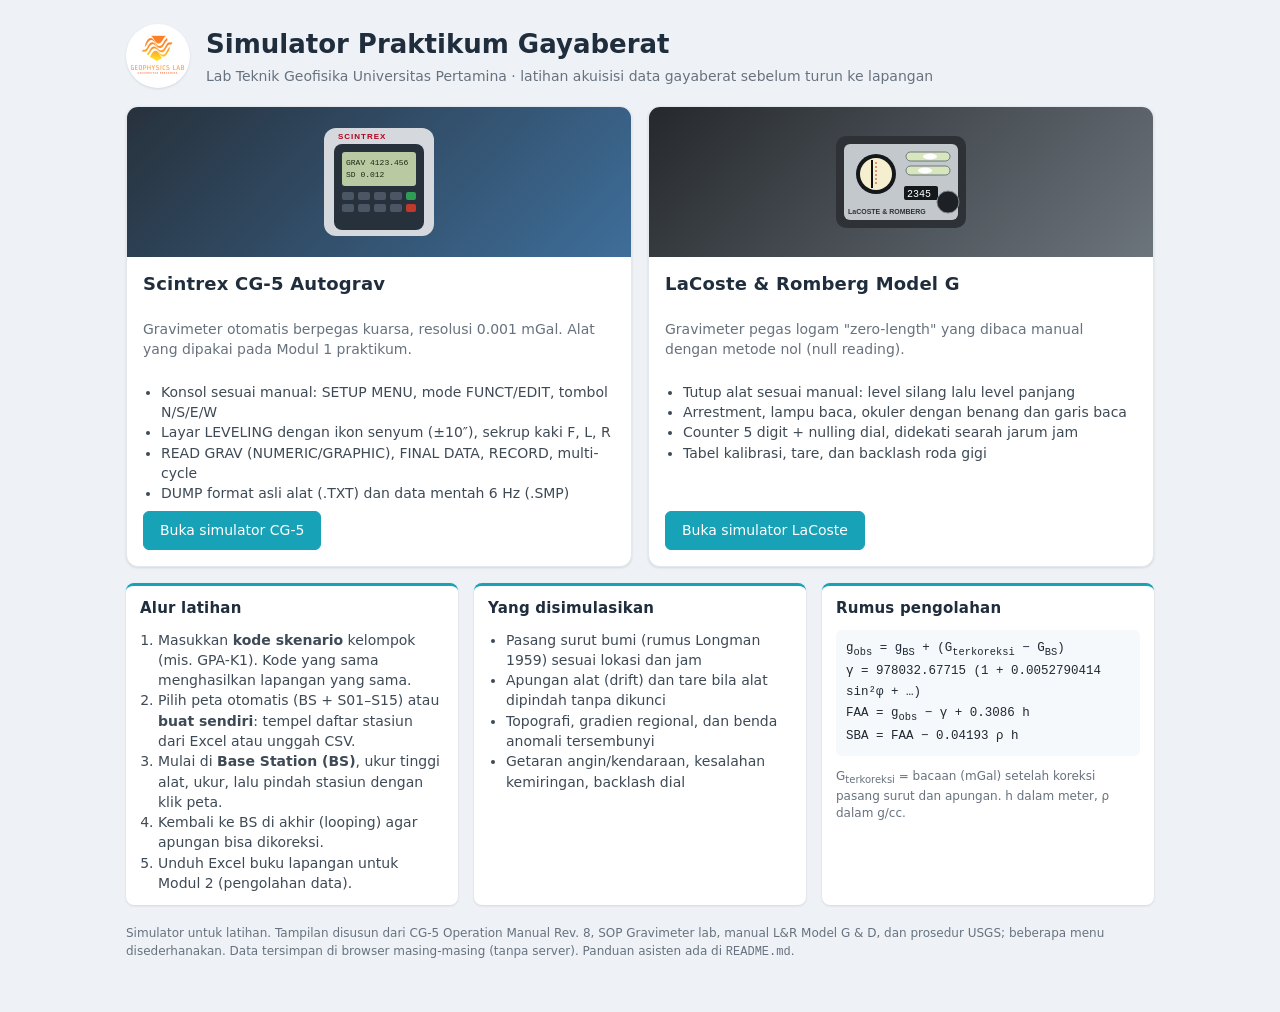
==== index.html @ 158e3b32 "Simulator Praktikum Gayaberat (CG-5 & LaCoste-Romberg) PIN asisten disimpan sebagai hash SHA-256 kar" ====
<!doctype html>
<html lang="id">
<head>
<meta charset="utf-8">
<meta name="viewport" content="width=device-width, initial-scale=1">
<title>Simulator Gayaberat</title>
<link rel="icon" href="img/logo.png">
<link rel="stylesheet" href="css/sim.css">
</head>
<body>
<main class="home">
  <div class="home-hero">
    <img src="img/logo.png" alt="Logo Lab Teknik Geofisika">
    <div>
      <h1>Simulator Praktikum Gayaberat</h1>
      <p>Lab Teknik Geofisika Universitas Pertamina · latihan akuisisi data gayaberat sebelum turun ke lapangan</p>
    </div>
  </div>

  <div class="cards">
    <article class="card">
      <div class="card-art cg">
        <svg width="190" height="120" viewBox="0 0 190 120" aria-hidden="true">
          <rect x="40" y="6" width="110" height="108" rx="12" fill="#d5d9dd"/>
          <rect x="50" y="22" width="90" height="86" rx="8" fill="#27313c"/>
          <rect x="58" y="30" width="74" height="34" rx="3" fill="#b9c9a2"/>
          <text x="62" y="43" font-family="Consolas,monospace" font-size="8" fill="#1b2814">GRAV 4123.456</text>
          <text x="62" y="55" font-family="Consolas,monospace" font-size="8" fill="#1b2814">SD   0.012</text>
          <rect x="58" y="70" width="12" height="8" rx="2" fill="#4a5663"/><rect x="74" y="70" width="12" height="8" rx="2" fill="#4a5663"/><rect x="90" y="70" width="12" height="8" rx="2" fill="#4a5663"/><rect x="106" y="70" width="12" height="8" rx="2" fill="#4a5663"/><rect x="122" y="70" width="10" height="8" rx="2" fill="#2f9c55"/>
          <rect x="58" y="82" width="12" height="8" rx="2" fill="#4a5663"/><rect x="74" y="82" width="12" height="8" rx="2" fill="#4a5663"/><rect x="90" y="82" width="12" height="8" rx="2" fill="#4a5663"/><rect x="106" y="82" width="12" height="8" rx="2" fill="#4a5663"/><rect x="122" y="82" width="10" height="8" rx="2" fill="#c0392b"/>
          <text x="54" y="17" font-family="Segoe UI,sans-serif" font-size="8" font-weight="800" fill="#b4001e" letter-spacing="1">SCINTREX</text>
        </svg>
      </div>
      <div class="card-body">
        <h2>Scintrex CG-5 Autograv</h2>
        <p class="muted">Gravimeter otomatis berpegas kuarsa, resolusi 0.001 mGal. Alat yang dipakai pada Modul 1 praktikum.</p>
        <ul>
          <li>Konsol sesuai manual: SETUP MENU, mode FUNCT/EDIT, tombol N/S/E/W</li>
          <li>Layar LEVELING dengan ikon senyum (±10″), sekrup kaki F, L, R</li>
          <li>READ GRAV (NUMERIC/GRAPHIC), FINAL DATA, RECORD, multi-cycle</li>
          <li>DUMP format asli alat (.TXT) dan data mentah 6 Hz (.SMP)</li>
        </ul>
        <a class="btn primary" href="cg5.html">Buka simulator CG-5</a>
      </div>
    </article>

    <article class="card">
      <div class="card-art lr">
        <svg width="190" height="120" viewBox="0 0 190 120" aria-hidden="true">
          <rect x="30" y="14" width="130" height="92" rx="10" fill="#2e3236"/>
          <rect x="38" y="22" width="114" height="76" rx="6" fill="#c3c8cc"/>
          <circle cx="70" cy="52" r="20" fill="#15181b"/><circle cx="70" cy="52" r="16" fill="#f6efcf"/>
          <line x1="66" y1="38" x2="66" y2="66" stroke="#111" stroke-width="2"/><line x1="70" y1="40" x2="70" y2="64" stroke="#c0392b" stroke-dasharray="2 2"/>
          <rect x="100" y="30" width="44" height="9" rx="4.5" fill="#d7e6bd" stroke="#6c747c"/><ellipse cx="124" cy="34.5" rx="7" ry="3" fill="#fff"/>
          <rect x="100" y="44" width="44" height="9" rx="4.5" fill="#d7e6bd" stroke="#6c747c"/><ellipse cx="119" cy="48.5" rx="7" ry="3" fill="#fff"/>
          <rect x="98" y="64" width="34" height="14" rx="2" fill="#15181b"/>
          <text x="101" y="75" font-family="Consolas,monospace" font-size="10" fill="#fff">2345</text>
          <circle cx="142" cy="80" r="11" fill="#1d2125" stroke="#7d858d"/>
          <text x="42" y="92" font-family="Segoe UI,sans-serif" font-size="7" font-weight="800" fill="#2e3236">LaCOSTE &amp; ROMBERG</text>
        </svg>
      </div>
      <div class="card-body">
        <h2>LaCoste &amp; Romberg Model G</h2>
        <p class="muted">Gravimeter pegas logam "zero-length" yang dibaca manual dengan metode nol (null reading).</p>
        <ul>
          <li>Tutup alat sesuai manual: level silang lalu level panjang</li>
          <li>Arrestment, lampu baca, okuler dengan benang dan garis baca</li>
          <li>Counter 5 digit + nulling dial, didekati searah jarum jam</li>
          <li>Tabel kalibrasi, tare, dan backlash roda gigi</li>
        </ul>
        <a class="btn primary" href="lacoste.html">Buka simulator LaCoste</a>
      </div>
    </article>
  </div>

  <div class="info-grid">
    <section class="panel">
      <h2>Alur latihan</h2>
      <ol>
        <li>Masukkan <b>kode skenario</b> kelompok (mis. GPA-K1). Kode yang sama menghasilkan lapangan yang sama.</li>
        <li>Pilih peta otomatis (BS + S01–S15) atau <b>buat sendiri</b>: tempel daftar stasiun dari Excel atau unggah CSV.</li>
        <li>Mulai di <b>Base Station (BS)</b>, ukur tinggi alat, ukur, lalu pindah stasiun dengan klik peta.</li>
        <li>Kembali ke BS di akhir (looping) agar apungan bisa dikoreksi.</li>
        <li>Unduh Excel buku lapangan untuk Modul 2 (pengolahan data).</li>
      </ol>
    </section>
    <section class="panel">
      <h2>Yang disimulasikan</h2>
      <ul>
        <li>Pasang surut bumi (rumus Longman 1959) sesuai lokasi dan jam</li>
        <li>Apungan alat (drift) dan tare bila alat dipindah tanpa dikunci</li>
        <li>Topografi, gradien regional, dan benda anomali tersembunyi</li>
        <li>Getaran angin/kendaraan, kesalahan kemiringan, backlash dial</li>
      </ul>
    </section>
    <section class="panel">
      <h2>Rumus pengolahan</h2>
      <div class="formula">
        g<sub>obs</sub> = g<sub>BS</sub> + (G<sub>terkoreksi</sub> − G<sub>BS</sub>)<br>
        γ = 978032.67715 (1 + 0.0052790414 sin²φ + …)<br>
        FAA = g<sub>obs</sub> − γ + 0.3086 h<br>
        SBA = FAA − 0.04193 ρ h
      </div>
      <p class="small muted">G<sub>terkoreksi</sub> = bacaan (mGal) setelah koreksi pasang surut dan apungan. h dalam meter, ρ dalam g/cc.</p>
    </section>
  </div>

  <p class="foot">Simulator untuk latihan. Tampilan disusun dari CG-5 Operation Manual Rev. 8, SOP Gravimeter lab, manual L&amp;R Model G &amp; D, dan prosedur USGS; beberapa menu disederhanakan. Data tersimpan di browser masing-masing (tanpa server). Panduan asisten ada di <code>README.md</code>.</p>
</main>
</body>
</html>
---- css/sim.css ----
/* Simulator Praktikum Gayaberat — gaya bersama */
:root {
  --bg: #eef2f6; --panel: #ffffff; --ink: #1f2933; --muted: #67727e; --line: #d8dee5;
  --accent: #17a2b8; --accent-ink: #0f6f80; --ok: #28a745; --warn: #e0a800; --err: #dc3545;
  --navy: #1f2d3d; --radius: 8px;
  --shadow: 0 1px 3px rgba(16, 24, 40, .08), 0 1px 2px rgba(16, 24, 40, .04);
  font-family: "Segoe UI", system-ui, -apple-system, Roboto, Arial, sans-serif;
  color: var(--ink);
}
* { box-sizing: border-box; }
html, body { margin: 0; }
body { background: var(--bg); font-size: 14px; line-height: 1.45; min-height: 100vh; }
h2 { font-size: 15px; margin: 0 0 10px; color: var(--navy); letter-spacing: .2px; }
h3 { margin: 0 0 10px; font-size: 18px; color: var(--navy); }
h4 { margin: 16px 0 6px; font-size: 14px; color: var(--navy); }
a { color: var(--accent-ink); }
.muted { color: var(--muted); }
.small { font-size: 12px; }
.bad { color: var(--err); font-weight: 600; }

/* ---------- tombol ---------- */
.btn { font: inherit; border: 1px solid #c4cdd6; background: #f8fafc; color: var(--ink); border-radius: 6px; padding: 6px 12px; cursor: pointer; transition: background .15s, border-color .15s; }
.btn:hover { background: #eef3f7; border-color: #aab6c2; }
.btn:focus-visible, .key:focus-visible, .icon-btn:focus-visible { outline: 2px solid var(--accent); outline-offset: 2px; }
.btn.primary { background: var(--accent); border-color: var(--accent); color: #fff; }
.btn.primary:hover { background: var(--accent-ink); }
.btn.danger { background: var(--err); border-color: var(--err); color: #fff; }
.btn.ghost { background: transparent; }
.btn.sm { padding: 3px 8px; font-size: 12px; }
.btn:disabled { opacity: .45; cursor: not-allowed; }
.icon-btn { border: 0; background: transparent; cursor: pointer; font-size: 16px; color: var(--muted); padding: 0 6px; border-radius: 4px; }
.icon-btn:hover { color: var(--err); background: #fdecee; }

/* ---------- bilah atas ---------- */
.topbar { position: sticky; top: 0; z-index: 20; display: flex; align-items: center; gap: 16px; padding: 8px 16px; background: var(--navy); color: #fff; box-shadow: 0 2px 4px rgba(0, 0, 0, .15); flex-wrap: wrap; }
.brand { display: flex; align-items: center; gap: 10px; color: #fff; text-decoration: none; }
.brand img { width: 34px; height: 34px; border-radius: 50%; background: #fff; }
.brand span { font-weight: 600; font-size: 15px; line-height: 1.15; }
.brand small { display: block; font-weight: 400; font-size: 12px; color: #b7c4d1; }
.clock { margin-left: auto; display: flex; align-items: baseline; gap: 8px; font-variant-numeric: tabular-nums; }
.clock span { color: #b7c4d1; font-size: 12px; }
.clock b { font-size: 20px; letter-spacing: .5px; }
.clock .tz { font-weight: 600; color: #7fd3e0; }
.top-actions { display: flex; gap: 8px; align-items: center; flex-wrap: wrap; }
.top-actions .btn { color: #fff; border-color: #4a5c70; }
.top-actions .btn:hover { background: #2c3e52; }
.chip { font-size: 12px; padding: 2px 8px; border-radius: 999px; background: #2c3e52; color: #d7e2ec; }
.chip.ok { background: #1e6b3a; color: #dff5e6; }
.chip.warn { background: #8a6200; color: #fff4d1; }

/* ---------- tata letak ---------- */
.layout { display: grid; grid-template-columns: 300px minmax(460px, 1fr) 420px; gap: 14px; padding: 14px; align-items: start; }
.panel { background: var(--panel); border-radius: var(--radius); box-shadow: var(--shadow); border-top: 3px solid var(--accent); padding: 12px 14px; min-width: 0; }
.side { display: flex; flex-direction: column; gap: 14px; min-width: 0; }
@media (max-width: 1320px) {
  .layout { grid-template-columns: 300px minmax(0, 1fr); }
  .side { grid-column: 1 / -1; display: grid; grid-template-columns: 1fr 2fr; }
}
@media (max-width: 860px) {
  .layout { grid-template-columns: minmax(0, 1fr); padding: 10px; }
  .side { display: flex; }
  .clock { margin-left: 0; }
  .topbar { gap: 8px 12px; }
}

/* ---------- peta ---------- */
.map-svg { width: 100%; height: auto; display: block; border-radius: 6px; }
.map-bg { fill: #e7efd9; }
.map-road { stroke: #c9c3b4; stroke-linecap: round; }
.map-road-mid { stroke: #fff; }
.map-line { fill: none; stroke: #7b8b6f; stroke-dasharray: 6 4; }
.map-st { cursor: pointer; }
.map-st circle, .map-st rect { fill: #fff; stroke: #6b7785; }
.map-st.vis circle, .map-st.vis rect { fill: #cfe3f7; stroke: #2f6fae; }
.map-st.done circle, .map-st.done rect { fill: #2fb36b; stroke: #1b7a46; }
.map-st:hover circle, .map-st:hover rect, .map-st:focus circle, .map-st:focus rect { stroke: var(--accent); stroke-width: 3; }
.map-st:focus { outline: none; }
.map-st text { fill: #233; font-weight: 600; paint-order: stroke; stroke: #e7efd9; stroke-width: 3px; }
.map-st .map-ring { fill: none !important; stroke: var(--err) !important; animation: pulse 1.6s ease-in-out infinite; }
@keyframes pulse { 50% { opacity: .35; } }
.map-north path { fill: #334; } .map-north text, .map-scale text { fill: #334; }
.map-scale line { stroke: #334; }
.map-legend { display: flex; gap: 10px; flex-wrap: wrap; font-size: 11px; color: var(--muted); margin: 6px 0 10px; }
.lg { display: inline-block; width: 10px; height: 10px; border-radius: 50%; border: 1.5px solid #6b7785; background: #fff; margin-right: 4px; vertical-align: -1px; }
.lg.base { border-radius: 2px; } .lg.vis { background: #cfe3f7; border-color: #2f6fae; } .lg.done { background: #2fb36b; border-color: #1b7a46; }

.st-head { display: flex; align-items: center; gap: 10px; margin-bottom: 6px; }
.st-id { font-size: 22px; font-weight: 700; color: var(--navy); }
.badge { font-size: 11px; padding: 2px 8px; border-radius: 999px; background: #e8edf2; }
.badge.n-tenang { background: #e3f6ea; color: #1b7a46; }
.badge.n-angin { background: #fff4d1; color: #8a6200; }
.badge.n-jalan { background: #fdecee; color: #a61e2d; }
.kv { display: grid; grid-template-columns: auto 1fr; gap: 3px 10px; margin: 0 0 10px; font-size: 13px; }
.kv dt { color: var(--muted); } .kv dd { margin: 0; font-variant-numeric: tabular-nums; }
.wait { display: flex; gap: 6px; align-items: center; flex-wrap: wrap; font-size: 12px; color: var(--muted); }

/* ---------- panduan ---------- */
.steps { list-style: none; margin: 0; padding: 0; display: flex; flex-direction: column; gap: 4px; }
.steps li { display: flex; gap: 8px; align-items: flex-start; padding: 5px 6px; border-radius: 6px; color: var(--muted); font-size: 13px; }
.steps .mk { flex: 0 0 22px; height: 22px; border-radius: 50%; display: grid; place-items: center; font-size: 12px; font-weight: 700; background: #e8edf2; color: #556; }
.steps li.ok { color: #4b5a67; } .steps li.ok .mk { background: #d4f0de; color: #1b7a46; }
.steps li.cur { background: #e6f6f9; color: var(--ink); box-shadow: inset 3px 0 0 var(--accent); }
.steps li.cur .mk { background: var(--accent); color: #fff; }
.steps small { display: block; color: var(--accent-ink); margin-top: 2px; }

/* ---------- buku lapangan ---------- */
.table-wrap { max-height: 340px; overflow: auto; border: 1px solid var(--line); border-radius: 6px; }
.table-wrap.short { max-height: 260px; }
table.book { border-collapse: collapse; width: 100%; font-size: 12px; font-variant-numeric: tabular-nums; }
table.book th { position: sticky; top: 0; background: #f2f5f8; text-align: left; font-weight: 600; padding: 6px; border-bottom: 1px solid var(--line); white-space: nowrap; }
table.book td { padding: 4px 6px; border-bottom: 1px solid #eef1f4; white-space: nowrap; }
table.book td.num { text-align: right; }
table.book td.empty { text-align: center; padding: 18px; white-space: normal; }
table.book tr.hl td { background: #fff4d1; font-weight: 600; }
.note { width: 110px; border: 1px solid transparent; background: transparent; font: inherit; padding: 2px 4px; border-radius: 4px; }
.note:hover, .note:focus { border-color: var(--line); background: #fff; }
.exports { display: flex; gap: 6px; flex-wrap: wrap; margin-top: 10px; }
.book-form { display: flex; flex-wrap: wrap; gap: 8px; align-items: flex-end; margin-bottom: 10px; padding: 10px; background: #f6f9fb; border: 1px dashed #c4d3de; border-radius: 6px; }
.book-form label { display: flex; flex-direction: column; font-size: 11px; color: var(--muted); gap: 2px; }
.book-form input { font: inherit; padding: 5px 7px; border: 1px solid #c4cdd6; border-radius: 5px; width: 92px; }
.book-form input[name="c"] { width: 110px; font-weight: 600; }
.book-form label.grow { flex: 1; } .book-form label.grow input { width: 100%; min-width: 90px; }
.book-form .row { display: flex; align-items: center; }

/* ---------- modal & toast ---------- */
.modal { position: fixed; inset: 0; background: rgba(15, 23, 32, .55); z-index: 50; display: grid; place-items: center; padding: 16px; }
.modal[hidden] { display: none; }
.modal-box { position: relative; background: #fff; border-radius: 10px; padding: 20px 22px; width: min(520px, 100%); max-height: calc(100vh - 32px); overflow: auto; box-shadow: 0 20px 50px rgba(0, 0, 0, .3); }
.modal-box.wide { width: min(980px, 100%); }
.modal-x { position: absolute; right: 10px; top: 8px; border: 0; background: none; font-size: 24px; cursor: pointer; color: var(--muted); }
.modal label { display: flex; flex-direction: column; gap: 4px; font-size: 13px; color: var(--muted); }
.modal input, .modal select { font: inherit; padding: 7px 9px; border: 1px solid #c4cdd6; border-radius: 6px; color: var(--ink); }
.form-grid { display: grid; grid-template-columns: 1fr 1fr; gap: 12px; margin-top: 12px; }
.form-grid .span2 { grid-column: 1 / -1; }
@media (max-width: 520px) { .form-grid { grid-template-columns: 1fr; } }
.actions { display: flex; justify-content: flex-end; gap: 8px; margin-top: 16px; }
.callout { padding: 8px 10px; border-radius: 6px; margin-bottom: 10px; }
.callout.err { background: #fdecee; color: #8a1622; border-left: 3px solid var(--err); }
.key-grid { display: grid; grid-template-columns: 1fr 1fr; gap: 16px; }
@media (max-width: 760px) { .key-grid { grid-template-columns: 1fr; } }
.issues { margin: 0; padding-left: 18px; font-size: 13px; max-height: 160px; overflow: auto; }
.chart { width: 100%; height: auto; }
.chart .grid { stroke: #e3e8ee; } .chart text { font-size: 10px; fill: var(--muted); }
.chart .series { fill: none; stroke: var(--accent-ink); stroke-width: 2; } .chart .dot { fill: var(--accent-ink); }
.toasts { position: fixed; right: 16px; bottom: 16px; z-index: 60; display: flex; flex-direction: column; gap: 8px; max-width: min(420px, calc(100vw - 32px)); }
.toast { background: #23303d; color: #fff; padding: 10px 14px; border-radius: 8px; box-shadow: 0 6px 20px rgba(0, 0, 0, .25); font-size: 13px; border-left: 4px solid var(--accent); transition: opacity .4s, transform .4s; }
.toast.ok { border-left-color: var(--ok); } .toast.err { border-left-color: var(--err); } .toast.out { opacity: 0; transform: translateY(8px); }

.help { margin-top: 12px; font-size: 13px; background: #f6f9fb; border-radius: 6px; padding: 10px 12px; color: #34414e; border-left: 3px solid var(--accent); }
.help .hint { margin-top: 6px; padding-top: 6px; border-top: 1px dashed #c9d6df; color: var(--accent-ink); }

/* ---------- tripod / pelat dasar (bersama) ---------- */
.tripod { background: #f3f5f7; border-radius: 8px; padding: 8px 10px; display: grid; grid-template-columns: 150px 1fr; gap: 4px 10px; align-items: center; margin-top: 12px; }
.tripod-title { grid-column: 1 / -1; font-weight: 600; font-size: 13px; display: flex; justify-content: space-between; color: var(--navy); }
.fine { font-weight: 400; font-size: 12px; color: var(--muted); display: flex; gap: 4px; align-items: center; }
.tripod-svg { width: 150px; height: auto; }
.tripod-svg .plate { fill: #c8cdd2; stroke: #8d969f; stroke-width: 2; }
.tripod-svg .body-top { fill: #5b6670; } .tripod-svg .plate-t { fill: #fff; font-size: 11px; font-weight: 700; }
.tripod-svg .screw { fill: #e2b23c; stroke: #8a6a1a; stroke-width: 2; } .tripod-svg .screw-t { font-size: 12px; font-weight: 700; fill: #3b2d07; }
.tripod-svg .axis { stroke: #fff; stroke-width: 1.5; } .tripod-svg .axis-t { fill: #fff; font-size: 9px; }
.screw-btns { display: flex; flex-direction: column; gap: 6px; }
.screw-btns div { display: flex; gap: 6px; align-items: center; }
.screw-btns b { width: 16px; color: #8a6a1a; }
.screw-btns .btn { font-size: 16px; padding: 2px 12px; }
.cal-btn { grid-column: 1 / -1; justify-self: start; }

/* ================= CG-5 (tampilan mengikuti foto konsol di manual, Fig. 1-10) ================= */
.cg5-wrap { max-width: 580px; margin: 0 auto; }
.cg5x { background: linear-gradient(#2a9be8, #1677c9); border: 9px solid #c9cfd5; border-radius: 16px; padding: 10px 12px 14px; box-shadow: 0 8px 18px rgba(0, 0, 0, .22), inset 0 0 0 2px rgba(255, 255, 255, .25); outline: none; }
.cgx-head { display: flex; align-items: baseline; justify-content: center; gap: 14px; padding: 2px 0 8px; }
.cgx-model { color: #e3161f; font: 800 24px/1 "Arial Narrow", Arial, sans-serif; letter-spacing: .5px; text-shadow: 0 1px 0 rgba(255, 255, 255, .25); }
.cgx-model sup { font-size: 10px; }
.cgx-brand { color: #e3161f; font: 800 12px/1 Arial, sans-serif; letter-spacing: 1px; }
.cgx-mid { display: grid; grid-template-columns: 54px 1fr 54px; gap: 10px; align-items: stretch; }
.cgx-left, .cgx-right { display: flex; flex-direction: column; justify-content: space-between; gap: 6px; }
.ck { position: relative; border: 0; border-radius: 7px; background: linear-gradient(#f4f5f6, #d4d8dc); color: #1b2733; cursor: pointer; box-shadow: 0 2px 0 #0d4f87, 0 3px 4px rgba(0, 0, 0, .25); font: 700 17px/1 Arial, sans-serif; min-height: 40px; padding: 10px 2px 8px; display: flex; flex-direction: column; align-items: center; justify-content: center; transition: transform .05s; }
.ck:active { transform: translateY(2px); box-shadow: 0 0 0 #0d4f87; }
.ck:focus-visible { outline: 2px solid #ffe14d; outline-offset: 2px; }
.ck b { font-weight: 700; }
.ck .top { position: absolute; top: 2px; left: 0; right: 0; font: 700 7.5px/1 Arial, sans-serif; color: #d0141c; font-style: normal; letter-spacing: .3px; }
.ck .sub { position: absolute; bottom: 2px; left: 0; right: 0; font: 600 7px/1 Arial, sans-serif; color: #5b6772; font-style: normal; }
.ck.pwr { background: linear-gradient(#264d86, #1a365f); color: #fff; font-size: 11px; min-height: 34px; }
.ck.dir { font-size: 18px; flex: 1; }
.ck.fk { background: linear-gradient(#ffe46b, #f1c40f); font-size: 18px; flex: 1; }
.ck.yel { background: linear-gradient(#ffe46b, #f1c40f); font-size: 13px; }
.ck.yel b { line-height: 1.05; }
.cgx-bottom { display: grid; grid-template-columns: 1fr 128px; gap: 12px; margin-top: 12px; align-items: center; }
.cgx-num { display: grid; grid-template-columns: repeat(5, 1fr); gap: 7px; }
.cgx-num .wide { grid-column: span 2; }
.cgx-arrows { position: relative; height: 122px; }
.ck.arr { position: absolute; width: 40px; height: 40px; min-height: 0; border-radius: 50%; color: #1458b8; font-size: 17px; padding: 0; }
.ck.arr.up { left: 44px; top: 0; } .ck.arr.down { left: 44px; bottom: 0; } .ck.arr.left { left: 0; top: 41px; } .ck.arr.right { right: 0; top: 41px; }

/* layar LCD quarter-VGA */
.lcd2 { aspect-ratio: 4 / 3; container-type: inline-size; display: flex; background: #1c2126; border: 7px solid #0b0d10; border-radius: 3px; box-shadow: inset 0 0 12px rgba(0, 0, 0, .6); overflow: hidden; min-width: 0; }
.lcd2.on { background: #cdd3c6; }
.lcd-off2 { flex: 1; }
.lm { flex: 1; min-width: 0; position: relative; display: flex; flex-direction: column; color: #101410; font: 700 3.05cqw/1.28 "Lucida Console", Consolas, monospace; padding: .5cqw 1cqw .4cqw; border-right: .35cqw solid #101410; overflow: hidden; }
.sk { width: 18.5%; display: flex; flex-direction: column; }
.sk div { flex: 1; border-bottom: .35cqw solid #101410; display: flex; align-items: center; justify-content: center; text-align: center; color: #101410; font: 700 2.45cqw/1.12 "Lucida Console", Consolas, monospace; padding: 0 .4cqw; overflow: hidden; }
.sk div:last-child { border-bottom: 0; }
.lcd2 .inv { background: #101410; color: #cdd3c6; padding: 0 .4cqw; }
.lcd2 u { text-decoration: none; background: #101410; color: #cdd3c6; }
.tt { text-align: center; border-bottom: .3cqw solid #101410; position: relative; padding-bottom: .2cqw; margin-bottom: .6cqw; letter-spacing: .2cqw; }
.tt .tr { position: absolute; right: 0; top: .2cqw; font-size: 2cqw; letter-spacing: 0; }
.box { display: inline-block; border: .3cqw solid #101410; padding: 0 .6cqw; min-width: 13cqw; text-align: right; white-space: nowrap; }
table.ft { border-collapse: collapse; width: 100%; font-size: 2.75cqw; }
table.ft td { padding: .1cqw .4cqw; white-space: nowrap; }
table.ft td.vl { text-align: right; }
table.ft td.gap { text-align: center; text-decoration: underline; padding-top: .8cqw; }
table.ft.ro td:last-child { text-align: right; }
.sb { margin-top: auto; border-top: .3cqw solid #101410; display: flex; justify-content: space-between; align-items: center; font-size: 2.3cqw; padding-top: .2cqw; }
.sb.fin span:first-child { background: #101410; color: #cdd3c6; padding: 0 .6cqw; }
.bat2 { background: #101410; color: #cdd3c6; padding: 0 .5cqw; font-size: 2cqw; }
.icons { display: grid; grid-template-columns: repeat(3, 1fr); row-gap: 1.5cqw; text-align: center; margin-top: 1cqw; }
.icons .ig { font-size: 5.5cqw; line-height: 1.1; }
.icons .svc { grid-column: 1; }
.sysrow { display: flex; justify-content: space-between; margin: .6cqw 0; }
table.ex { border-collapse: collapse; width: 100%; font-size: 2.3cqw; margin-top: 1cqw; }
table.ex th, table.ex td { border: .25cqw solid #101410; padding: .2cqw .6cqw; text-align: left; }
.dst { margin-top: 1cqw; font-size: 2.5cqw; }
.clk { text-align: center; font-size: 6cqw; line-height: 1; }
.note2 { margin-top: 1.2cqw; font-size: 2.5cqw; font-weight: 600; }
.warn2 { text-align: center; margin-top: 4cqw; }
.lv2 { flex: 1; min-height: 0; display: flex; justify-content: center; }
.lv2 svg { height: 100%; max-height: 56cqw; width: auto; }
.lv2 .o { fill: none; stroke: #101410; stroke-width: .9; }
.lv2 .h { stroke: #101410; stroke-width: .7; }
.lv2 .c { fill: none; stroke: #101410; stroke-width: .7; }
.lv2 .smile circle { fill: none; stroke: #101410; stroke-width: .7; }
.lv2 .smile .e { fill: #101410; stroke: none; }
.lv2 .smile path { fill: none; stroke: #101410; stroke-width: .7; stroke-linecap: round; }
.lv2 .fic circle { fill: none; stroke: #101410; stroke-width: .5; }
.lv2 .fic text { font: 700 5.4px "Lucida Console", monospace; fill: #101410; }
.lv2 .fic .ar { font-size: 6.5px; }
.lvb { display: flex; justify-content: space-between; align-items: center; font-size: 3.4cqw; }
table.prev { border-collapse: collapse; width: 82%; font-size: 2.2cqw; margin: 0 auto; }
table.prev th, table.prev td { border: .25cqw solid #101410; padding: 0 .6cqw; text-align: right; }
.big2 { text-align: center; font-size: 6.6cqw; letter-spacing: .4cqw; margin: .8cqw 0 0; }
.big2 small { font-size: 2.6cqw; letter-spacing: 0; }
.tm2 { text-align: right; font-size: 2.1cqw; }
table.mv { border-collapse: collapse; width: 100%; font-size: 2.6cqw; }
table.mv td { padding: .1cqw .3cqw; white-space: nowrap; }
table.mv td:last-child { text-align: right; }
table.mv small { font-size: 1.7cqw; margin-left: .4cqw; }
table.mv .box { min-width: 12cqw; margin-left: .6cqw; }
.gh { display: flex; justify-content: space-between; font-size: 2.1cqw; }
svg.gr { width: 100%; height: 22cqw; border: .3cqw solid #101410; display: block; margin: .3cqw 0 .6cqw; }
svg.gr polyline { fill: none; stroke: #101410; stroke-width: .5; vector-effect: non-scaling-stroke; }
table.fd { border-collapse: collapse; width: 100%; font-size: 2.45cqw; }
table.fd th { border-bottom: .3cqw solid #101410; text-align: center; }
table.fd td { padding: 0 .5cqw; text-align: right; white-space: nowrap; }
table.fd td.lb2 { text-align: left; }
table.fd td.cur { font-weight: 800; }
table.fd tr.hl td { background: #101410; color: #cdd3c6; }
.pr { margin-top: auto; text-align: center; font-size: 2.1cqw; border-top: .3cqw solid #101410; }
.ov { position: absolute; inset: 6% 5%; background: #cdd3c6; border: .5cqw double #101410; padding: .8cqw 1.2cqw; display: flex; flex-direction: column; z-index: 2; }
.ovt { text-align: center; }
.ov .inv { margin-top: auto; }
.hlp { font: 600 2.35cqw/1.35 "Segoe UI", Arial, sans-serif; overflow: auto; }
.msg2 { position: absolute; left: 10%; right: 10%; top: 40%; background: #101410; color: #cdd3c6; text-align: center; padding: 1cqw; z-index: 3; }
.boot2 { flex: 1; text-align: center; color: #101410; font: 700 3cqw/1.6 "Lucida Console", monospace; padding-top: 12cqw; }
.boot2 .b1 { font-size: 3.4cqw; letter-spacing: .8cqw; }
.boot2 .b2 { font-size: 6cqw; }
.blink { animation: pulse 1s infinite; }
.screw-btns small { color: var(--muted); font-size: 11px; }
@media (max-width: 560px) {
  .cg5x { border-width: 5px; padding: 8px; }
  .cgx-mid { grid-template-columns: 44px 1fr 44px; gap: 6px; }
  .ck { font-size: 14px; min-height: 34px; }
  .ck.pwr { font-size: 9px; }
  .cgx-bottom { grid-template-columns: 1fr 100px; gap: 8px; }
  .cgx-arrows { height: 98px; }
  .ck.arr { width: 32px; height: 32px; font-size: 13px; }
  .ck.arr.up, .ck.arr.down { left: 34px; } .ck.arr.left, .ck.arr.right { top: 33px; }
  .cgx-model { font-size: 18px; }
}

/* form setup: peta buatan sendiri */
fieldset.lintasan { border: 1px solid var(--line); border-radius: 8px; padding: 8px 12px 10px; margin: 0; }
fieldset.lintasan legend { font-size: 13px; color: var(--navy); font-weight: 600; padding: 0 4px; }
.modal label.rad { flex-direction: row; align-items: center; gap: 8px; color: var(--ink); margin: 2px 0; }
fieldset.lintasan textarea { width: 100%; font: 12px/1.4 Consolas, monospace; border: 1px solid #c4cdd6; border-radius: 6px; padding: 6px 8px; resize: vertical; }
.row-btns { display: flex; gap: 6px; flex-wrap: wrap; margin: 6px 0; }
.modal label.file-btn { display: inline-flex; flex-direction: row; color: var(--ink); font-size: 12px; }
.ok-t { color: #1b7a46; }

/* ================= LaCoste & Romberg G (tata letak tutup mengikuti diagram manual hal. 1-5) ================= */
.lcr-wrap2 { max-width: 860px; margin: 0 auto; }
.lcr-stage { display: grid; grid-template-columns: minmax(0, 1fr) 230px; gap: 12px; align-items: start; }
@media (max-width: 760px) { .lcr-stage { grid-template-columns: minmax(0, 1fr); } .eyebox { max-width: 280px; margin: 0 auto; } }
svg.lid { width: 100%; height: auto; display: block; user-select: none; }
.lid .case { fill: #eef0f1; stroke: #c3c8cc; stroke-width: 2; }
.lid .lidb { fill: #1b1d1f; stroke: #000; stroke-width: 2; }
.lid .lid-brand { fill: #c9ced3; font: 700 12px Arial, sans-serif; letter-spacing: 1.5px; }
.lid .lid-t { fill: #aab1b8; font: 700 8.5px Arial, sans-serif; letter-spacing: .6px; }
.lid .lk-o { fill: #6d747b; stroke: #3c4247; stroke-width: 1.5; }
.lid .lk line { stroke: #2e3338; stroke-width: 2; }
.lid .lk-i { fill: #9aa1a8; stroke: #4b5258; }
.lid .lk .lk-m { stroke: #f1c40f; stroke-width: 2.5; }
.lid .vial2 { fill: #6b7a4f; stroke: #8d969e; stroke-width: 2; }
.lid.lit .vial2 { fill: #d6e8a7; }
.lid .vial-marks line { stroke: #222; stroke-width: 1.4; }
.lid .bub2 { fill: #f6fbe6; stroke: rgba(0, 0, 0, .25); transition: cx .25s, cy .25s; }
.lid .placard rect { fill: #e8e2c9; stroke: #9d9575; }
.lid .placard text { fill: #3a3523; font: 700 9px Arial, sans-serif; letter-spacing: .5px; }
.lid .placard text.big { font: 800 20px Consolas, monospace; }
.lid .ndial { cursor: grab; outline: none; touch-action: none; }
.lid .ndial:active { cursor: grabbing; }
.lid .ndial:focus-visible .nd-o { stroke: var(--accent); stroke-width: 4; }
.lid .nd-o { fill: #3a3f44; stroke: #9aa1a8; stroke-width: 2.5; }
.lid .nd-f { fill: #f2f3ef; }
.lid .tk { stroke: #222; stroke-width: .9; }
.lid .tk.big { stroke-width: 2; }
.lid .tn { fill: #111; font: 700 11px Arial, sans-serif; }
.lid .nd-h { fill: #50565c; stroke: #2a2e32; }
.lid .nd-g { fill: #8a9198; }
.lid .idx { fill: #e74c3c; }
.lid .cnt-w { fill: #050505; stroke: #7c838a; }
.lid .cd { fill: #f5f5f2; }
.lid .cd.t { fill: #b3261e; }
.lid .cdt { fill: #111; font: 700 17px Consolas, monospace; }
.lid .cdt.t { fill: #fff; }
.lid .eye-o { fill: #2b2f33; stroke: #8b939b; stroke-width: 2; }
.lid .eye-i { fill: #090a0b; }
.lid.lit .eye-i { fill: #c9b871; }
.lid .arrest { cursor: pointer; outline: none; }
.lid .arrest:focus-visible .ar-o, .lid .lsw:focus-visible .lsw-b { stroke: var(--accent); stroke-width: 3; }
.lid .ar-o { fill: #b9bec3; stroke: #50565c; stroke-width: 1.5; }
.lid .ar-t { stroke: #50565c; stroke-width: 1.4; }
.lid .ar-m { stroke: #b3261e; stroke-width: 2.4; }
.lid .lsw { cursor: pointer; outline: none; }
.lid .lsw-b { fill: #3b4045; stroke: #8b939b; }
.lid .lsw-t { fill: #d6d9dc; transition: x .15s; }
.lid.lit .lsw-t { fill: #ffd34d; }
.lid .th-b { fill: #0e1a12; stroke: #66707a; }
.lid .th-t { fill: #57e389; font: 700 13px Consolas, monospace; }
.lid .heat { fill: #4a1010; stroke: #222; }
.lid .heat.on { fill: #ff3b30; filter: drop-shadow(0 0 3px #ff3b30); }
.eyebox { text-align: center; }
.cap2 { font-size: 11px; font-weight: 700; color: #39424b; text-transform: uppercase; letter-spacing: .5px; margin-bottom: 4px; display: flex; gap: 8px; align-items: center; justify-content: space-between; }
.eyebox .cap2 { justify-content: center; }
svg.eyeview { width: 100%; max-width: 230px; height: auto; }
.ev-rim { fill: #111315; stroke: #5c646c; stroke-width: 4; }
.eyeview .sc { stroke: #3b3320; stroke-width: 1; }
.eyeview .sn { font: 700 11px Arial, sans-serif; fill: #3b3320; }
.eyeview .rl2 { stroke: rgba(192, 57, 43, .55); stroke-width: 1; stroke-dasharray: 3 3; transform: translateX(0); }
.eyeview .wire { fill: #1a1a1a; }
.ev-dark { fill: #030304; transition: opacity .3s; pointer-events: none; }
.ev-msg { fill: #8b939b; font-size: 10px; }
.ev-note { margin-top: 4px; }
.lcr-ctrl { display: grid; grid-template-columns: 1fr 1fr; gap: 10px; margin-top: 12px; }
@media (max-width: 640px) { .lcr-ctrl { grid-template-columns: 1fr; } }
.ctrl-g { background: #f3f5f7; border-radius: 8px; padding: 8px 10px; }
.ctrl-g.row2 { grid-column: 1 / -1; display: flex; flex-wrap: wrap; gap: 8px; }
.dial-btns2 { display: flex; flex-wrap: wrap; gap: 4px; margin-bottom: 4px; }
.dial-btns2 .btn { font-variant-numeric: tabular-nums; }
.dial-btns2 .sep { width: 8px; }
.knob-btns { display: flex; flex-direction: column; gap: 5px; }
.knob-btns div { display: flex; align-items: center; gap: 6px; font-size: 12.5px; }
.knob-btns span { flex: 1; }
.knob-btns small { color: var(--muted); }
.knob-btns .btn { font-size: 15px; padding: 1px 11px; }
.t5 { background: #b3261e; color: #fff; padding: 0 3px; border-radius: 2px; font-weight: 700; }

/* ================= Beranda ================= */
.home { max-width: 1060px; margin: 0 auto; padding: 24px 16px 40px; }
.home-hero { display: flex; gap: 16px; align-items: center; margin-bottom: 18px; }
.home-hero img { width: 64px; height: 64px; border-radius: 50%; background: #fff; box-shadow: var(--shadow); }
.home-hero h1 { margin: 0; font-size: 26px; color: var(--navy); }
.home-hero p { margin: 2px 0 0; color: var(--muted); }
.cards { display: grid; grid-template-columns: 1fr 1fr; gap: 16px; }
@media (max-width: 760px) { .cards { grid-template-columns: 1fr; } .home-hero h1 { font-size: 21px; } }
.card { background: #fff; border-radius: 12px; box-shadow: var(--shadow); overflow: hidden; display: flex; flex-direction: column; border: 1px solid #e3e8ee; }
.card-art { height: 150px; display: grid; place-items: center; }
.card-art.cg { background: linear-gradient(135deg, #27313c, #3e6e9a); } .card-art.lr { background: linear-gradient(135deg, #25292d, #6c747c); }
.card-body { padding: 14px 16px 16px; display: flex; flex-direction: column; gap: 8px; flex: 1; }
.card h2 { font-size: 18px; margin: 0; }
.card ul { margin: 0; padding-left: 18px; color: #3e4a56; }
.card .btn { align-self: flex-start; margin-top: auto; text-decoration: none; padding: 8px 16px; }
.info-grid { display: grid; grid-template-columns: repeat(3, 1fr); gap: 16px; margin-top: 16px; }
@media (max-width: 860px) { .info-grid { grid-template-columns: 1fr; } }
.info-grid ol, .info-grid ul { margin: 0; padding-left: 18px; color: #3e4a56; }
.formula { font-family: Consolas, monospace; font-size: 12.5px; background: #f6f9fb; padding: 8px 10px; border-radius: 6px; line-height: 1.7; overflow-x: auto; }
.foot { margin-top: 20px; color: var(--muted); font-size: 12px; }

/* getaran & sensor gerak */
.vib-box { margin-top: 10px; padding: 8px 10px; background: #f6f9fb; border-radius: 8px; border: 1px solid #e1e8ee; }
.vib-h { font-weight: 700; font-size: 12px; color: var(--navy); margin-bottom: 4px; }
.vib-c { display: flex; gap: 6px; align-items: center; font-size: 12.5px; }
.vib-m { height: 6px; background: #e3e8ee; border-radius: 3px; overflow: hidden; margin: 6px 0; }
.vib-m i { display: block; height: 100%; width: 0; background: linear-gradient(90deg, #28a745, #e0a800, #dc3545); transition: width .15s; }
.vib-g { display: flex; flex-wrap: wrap; gap: 6px; align-items: center; }
.vib-box p { margin: 6px 0 0; }
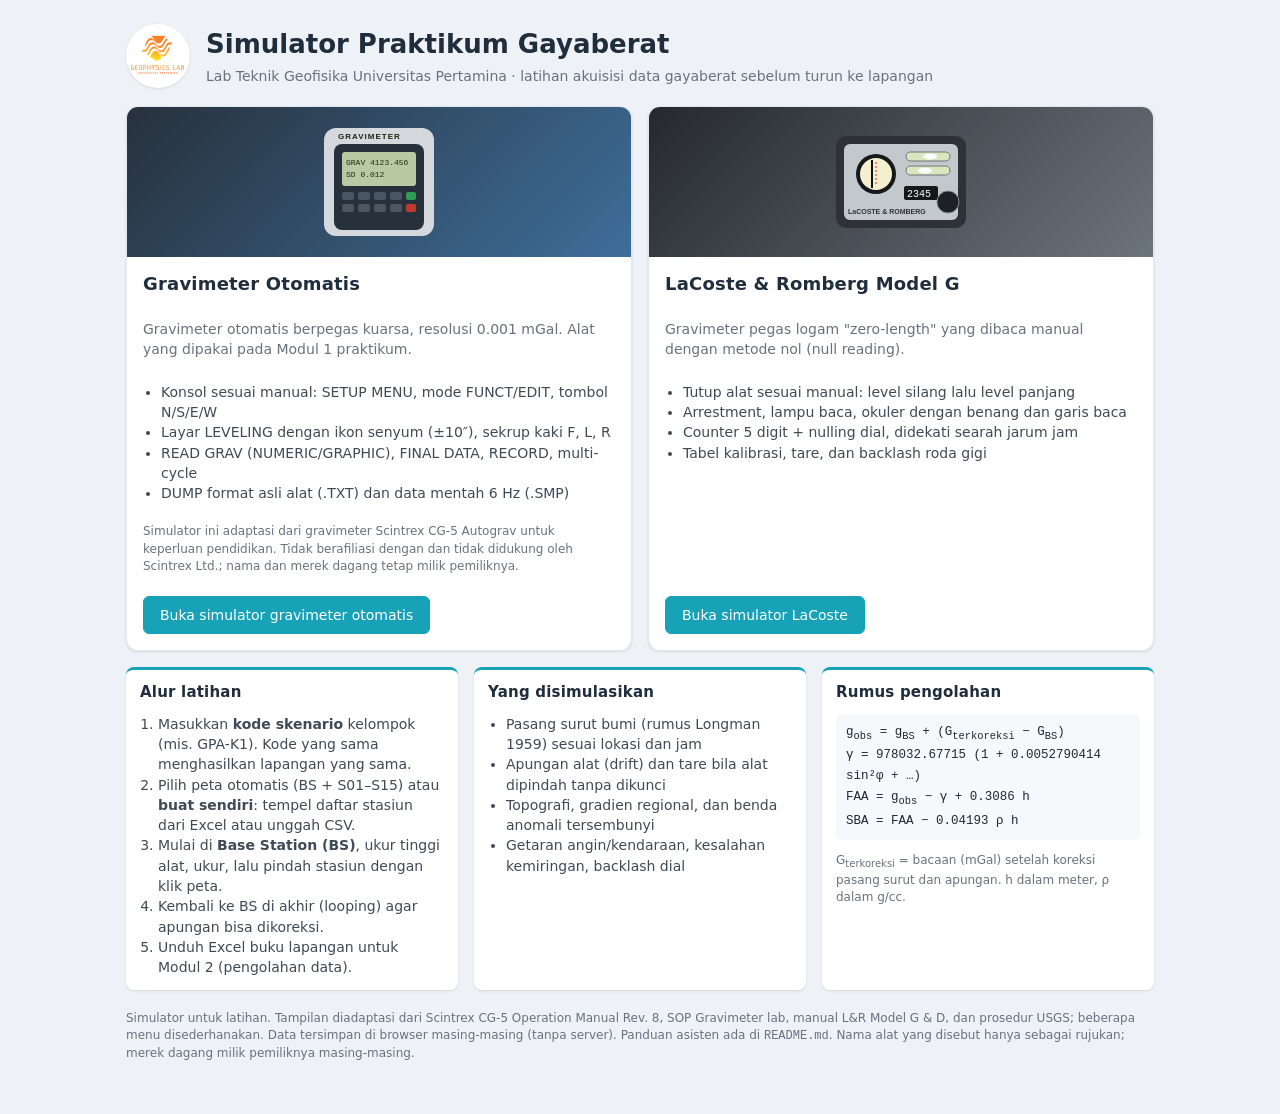
==== commit 06726ef1: "Hilangkan merek Scintrex CG-5 dari tampilan, tambah keterangan adaptasi Co-Authored-By: Claude Opus " ====
--- a/index.html
+++ b/index.html
@@ -28,11 +28,11 @@
           <text x="62" y="55" font-family="Consolas,monospace" font-size="8" fill="#1b2814">SD   0.012</text>
           <rect x="58" y="70" width="12" height="8" rx="2" fill="#4a5663"/><rect x="74" y="70" width="12" height="8" rx="2" fill="#4a5663"/><rect x="90" y="70" width="12" height="8" rx="2" fill="#4a5663"/><rect x="106" y="70" width="12" height="8" rx="2" fill="#4a5663"/><rect x="122" y="70" width="10" height="8" rx="2" fill="#2f9c55"/>
           <rect x="58" y="82" width="12" height="8" rx="2" fill="#4a5663"/><rect x="74" y="82" width="12" height="8" rx="2" fill="#4a5663"/><rect x="90" y="82" width="12" height="8" rx="2" fill="#4a5663"/><rect x="106" y="82" width="12" height="8" rx="2" fill="#4a5663"/><rect x="122" y="82" width="10" height="8" rx="2" fill="#c0392b"/>
-          <text x="54" y="17" font-family="Segoe UI,sans-serif" font-size="8" font-weight="800" fill="#b4001e" letter-spacing="1">SCINTREX</text>
+          <text x="54" y="17" font-family="Segoe UI,sans-serif" font-size="8" font-weight="800" fill="#1b2814" letter-spacing="1">GRAVIMETER</text>
         </svg>
       </div>
       <div class="card-body">
-        <h2>Scintrex CG-5 Autograv</h2>
+        <h2>Gravimeter Otomatis</h2>
         <p class="muted">Gravimeter otomatis berpegas kuarsa, resolusi 0.001 mGal. Alat yang dipakai pada Modul 1 praktikum.</p>
         <ul>
           <li>Konsol sesuai manual: SETUP MENU, mode FUNCT/EDIT, tombol N/S/E/W</li>
@@ -40,7 +40,8 @@
           <li>READ GRAV (NUMERIC/GRAPHIC), FINAL DATA, RECORD, multi-cycle</li>
           <li>DUMP format asli alat (.TXT) dan data mentah 6 Hz (.SMP)</li>
         </ul>
-        <a class="btn primary" href="cg5.html">Buka simulator CG-5</a>
+        <p class="small muted">Simulator ini adaptasi dari gravimeter Scintrex CG-5 Autograv untuk keperluan pendidikan. Tidak berafiliasi dengan dan tidak didukung oleh Scintrex Ltd.; nama dan merek dagang tetap milik pemiliknya.</p>
+        <a class="btn primary" href="cg5.html">Buka simulator gravimeter otomatis</a>
       </div>
     </article>
 
@@ -105,7 +106,7 @@
     </section>
   </div>
 
-  <p class="foot">Simulator untuk latihan. Tampilan disusun dari CG-5 Operation Manual Rev. 8, SOP Gravimeter lab, manual L&amp;R Model G &amp; D, dan prosedur USGS; beberapa menu disederhanakan. Data tersimpan di browser masing-masing (tanpa server). Panduan asisten ada di <code>README.md</code>.</p>
+  <p class="foot">Simulator untuk latihan. Tampilan diadaptasi dari Scintrex CG-5 Operation Manual Rev. 8, SOP Gravimeter lab, manual L&amp;R Model G &amp; D, dan prosedur USGS; beberapa menu disederhanakan. Data tersimpan di browser masing-masing (tanpa server). Panduan asisten ada di <code>README.md</code>. Nama alat yang disebut hanya sebagai rujukan; merek dagang milik pemiliknya masing-masing.</p>
 </main>
 </body>
 </html>
--- a/css/sim.css
+++ b/css/sim.css
@@ -83,6 +83,8 @@
 .map-legend { display: flex; gap: 10px; flex-wrap: wrap; font-size: 11px; color: var(--muted); margin: 6px 0 10px; }
 .lg { display: inline-block; width: 10px; height: 10px; border-radius: 50%; border: 1.5px solid #6b7785; background: #fff; margin-right: 4px; vertical-align: -1px; }
 .lg.base { border-radius: 2px; } .lg.vis { background: #cfe3f7; border-color: #2f6fae; } .lg.done { background: #2fb36b; border-color: #1b7a46; }
+.lg.me { background: #e8590c; border-color: #fff; box-shadow: 0 0 0 1.5px #e8590c; }
+.map-me .acc { fill: rgba(232, 89, 12, .12); stroke: rgba(232, 89, 12, .45); stroke-width: 1; } .map-me .dot { fill: #e8590c; stroke: #fff; }
 
 .st-head { display: flex; align-items: center; gap: 10px; margin-bottom: 6px; }
 .st-id { font-size: 22px; font-weight: 700; color: var(--navy); }
@@ -392,3 +394,4 @@
 .vib-m i { display: block; height: 100%; width: 0; background: linear-gradient(90deg, #28a745, #e0a800, #dc3545); transition: width .15s; }
 .vib-g { display: flex; flex-wrap: wrap; gap: 6px; align-items: center; }
 .vib-box p { margin: 6px 0 0; }
+.credit { margin: 10px 2px 0; line-height: 1.45; }
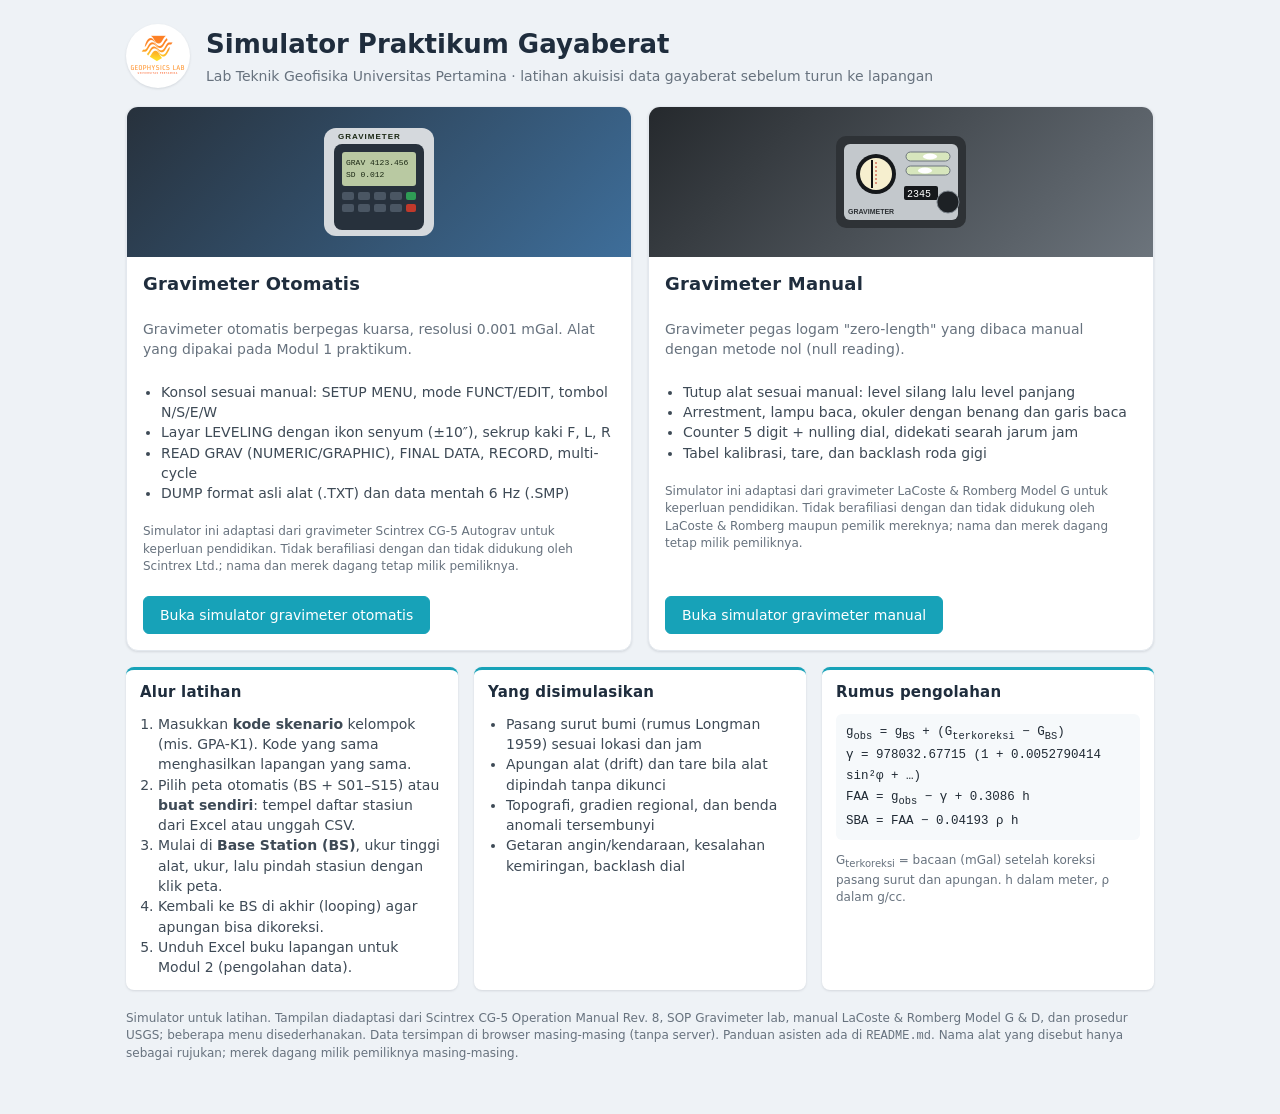
==== commit 4a20b067: "Hilangkan merek LaCoste & Romberg dari tampilan, tambah keterangan adaptasi Co-Authored-By: Claude O" ====
--- a/index.html
+++ b/index.html
@@ -57,11 +57,11 @@
           <rect x="98" y="64" width="34" height="14" rx="2" fill="#15181b"/>
           <text x="101" y="75" font-family="Consolas,monospace" font-size="10" fill="#fff">2345</text>
           <circle cx="142" cy="80" r="11" fill="#1d2125" stroke="#7d858d"/>
-          <text x="42" y="92" font-family="Segoe UI,sans-serif" font-size="7" font-weight="800" fill="#2e3236">LaCOSTE &amp; ROMBERG</text>
+          <text x="42" y="92" font-family="Segoe UI,sans-serif" font-size="7" font-weight="800" fill="#2e3236">GRAVIMETER</text>
         </svg>
       </div>
       <div class="card-body">
-        <h2>LaCoste &amp; Romberg Model G</h2>
+        <h2>Gravimeter Manual</h2>
         <p class="muted">Gravimeter pegas logam "zero-length" yang dibaca manual dengan metode nol (null reading).</p>
         <ul>
           <li>Tutup alat sesuai manual: level silang lalu level panjang</li>
@@ -69,7 +69,8 @@
           <li>Counter 5 digit + nulling dial, didekati searah jarum jam</li>
           <li>Tabel kalibrasi, tare, dan backlash roda gigi</li>
         </ul>
-        <a class="btn primary" href="lacoste.html">Buka simulator LaCoste</a>
+        <p class="small muted">Simulator ini adaptasi dari gravimeter LaCoste &amp; Romberg Model G untuk keperluan pendidikan. Tidak berafiliasi dengan dan tidak didukung oleh LaCoste &amp; Romberg maupun pemilik mereknya; nama dan merek dagang tetap milik pemiliknya.</p>
+        <a class="btn primary" href="lacoste.html">Buka simulator gravimeter manual</a>
       </div>
     </article>
   </div>
@@ -106,7 +107,7 @@
     </section>
   </div>
 
-  <p class="foot">Simulator untuk latihan. Tampilan diadaptasi dari Scintrex CG-5 Operation Manual Rev. 8, SOP Gravimeter lab, manual L&amp;R Model G &amp; D, dan prosedur USGS; beberapa menu disederhanakan. Data tersimpan di browser masing-masing (tanpa server). Panduan asisten ada di <code>README.md</code>. Nama alat yang disebut hanya sebagai rujukan; merek dagang milik pemiliknya masing-masing.</p>
+  <p class="foot">Simulator untuk latihan. Tampilan diadaptasi dari Scintrex CG-5 Operation Manual Rev. 8, SOP Gravimeter lab, manual LaCoste &amp; Romberg Model G &amp; D, dan prosedur USGS; beberapa menu disederhanakan. Data tersimpan di browser masing-masing (tanpa server). Panduan asisten ada di <code>README.md</code>. Nama alat yang disebut hanya sebagai rujukan; merek dagang milik pemiliknya masing-masing.</p>
 </main>
 </body>
 </html>
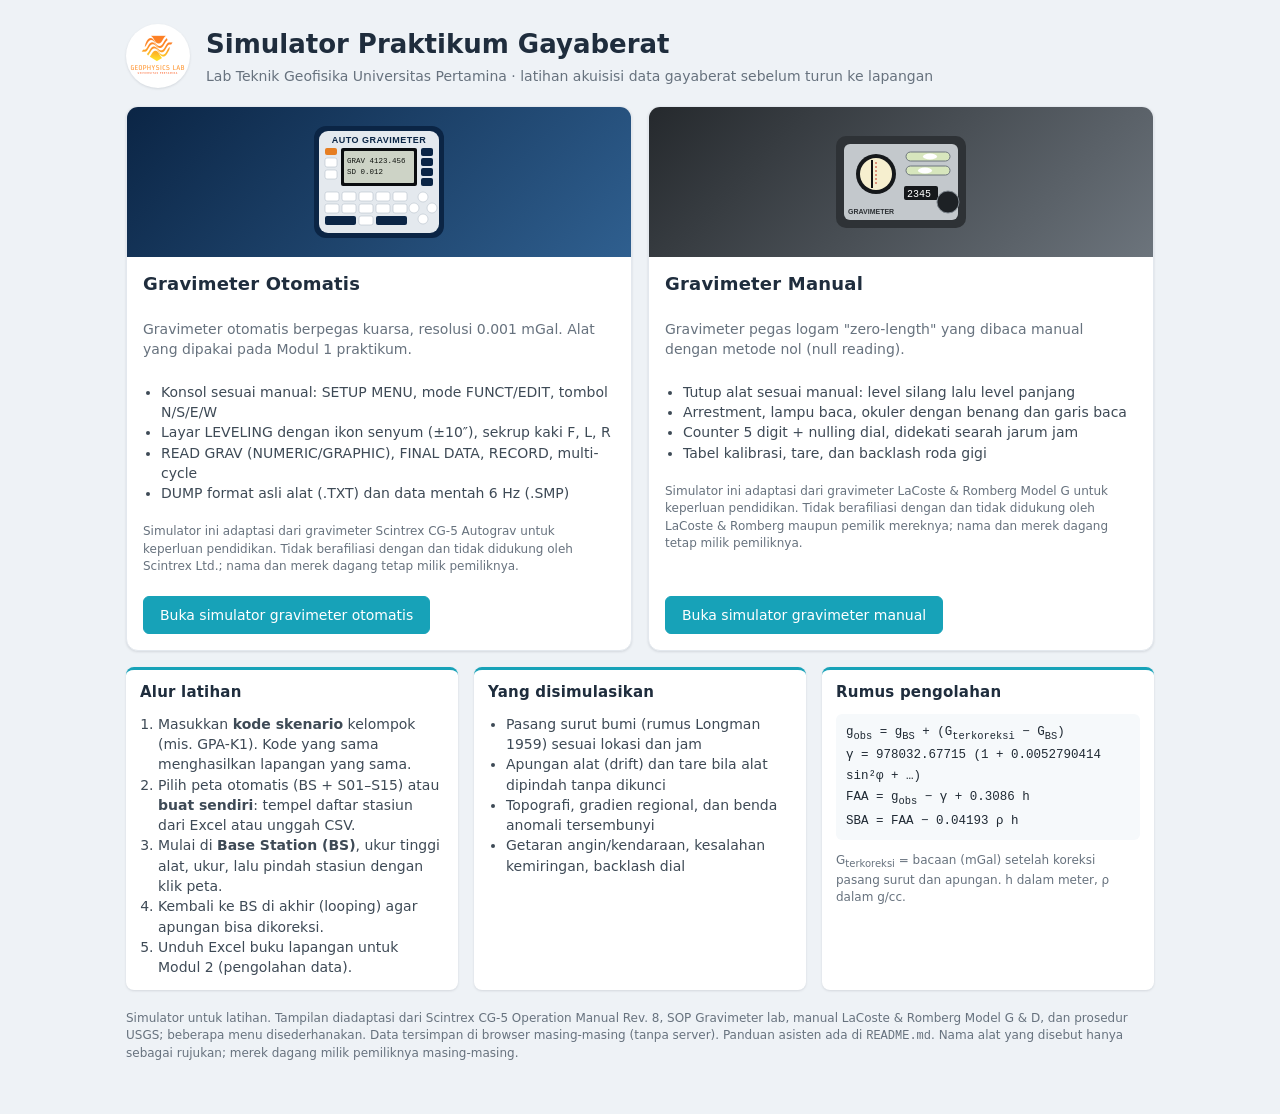
==== commit 22e2c823: "Gambar alat di beranda mengikuti warna konsol baru Co-Authored-By: Claude Opus 5.5 <noreply@anthropi" ====
--- a/index.html
+++ b/index.html
@@ -5,7 +5,7 @@
 <meta name="viewport" content="width=device-width, initial-scale=1">
 <title>Simulator Gayaberat</title>
 <link rel="icon" href="img/logo.png">
-<link rel="stylesheet" href="css/sim.css">
+<link rel="stylesheet" href="css/sim.css?v=20261009d">
 </head>
 <body>
 <main class="home">
@@ -21,14 +21,21 @@
     <article class="card">
       <div class="card-art cg">
         <svg width="190" height="120" viewBox="0 0 190 120" aria-hidden="true">
-          <rect x="40" y="6" width="110" height="108" rx="12" fill="#d5d9dd"/>
-          <rect x="50" y="22" width="90" height="86" rx="8" fill="#27313c"/>
-          <rect x="58" y="30" width="74" height="34" rx="3" fill="#b9c9a2"/>
-          <text x="62" y="43" font-family="Consolas,monospace" font-size="8" fill="#1b2814">GRAV 4123.456</text>
-          <text x="62" y="55" font-family="Consolas,monospace" font-size="8" fill="#1b2814">SD   0.012</text>
-          <rect x="58" y="70" width="12" height="8" rx="2" fill="#4a5663"/><rect x="74" y="70" width="12" height="8" rx="2" fill="#4a5663"/><rect x="90" y="70" width="12" height="8" rx="2" fill="#4a5663"/><rect x="106" y="70" width="12" height="8" rx="2" fill="#4a5663"/><rect x="122" y="70" width="10" height="8" rx="2" fill="#2f9c55"/>
-          <rect x="58" y="82" width="12" height="8" rx="2" fill="#4a5663"/><rect x="74" y="82" width="12" height="8" rx="2" fill="#4a5663"/><rect x="90" y="82" width="12" height="8" rx="2" fill="#4a5663"/><rect x="106" y="82" width="12" height="8" rx="2" fill="#4a5663"/><rect x="122" y="82" width="10" height="8" rx="2" fill="#c0392b"/>
-          <text x="54" y="17" font-family="Segoe UI,sans-serif" font-size="8" font-weight="800" fill="#1b2814" letter-spacing="1">GRAVIMETER</text>
+          <rect x="30" y="4" width="130" height="112" rx="12" fill="#0b2545"/>
+          <rect x="35" y="9" width="120" height="102" rx="9" fill="#e4e9ee"/>
+          <text x="95" y="21" text-anchor="middle" font-family="Arial Narrow,Arial,sans-serif" font-size="9" font-weight="800" fill="#0b2545" letter-spacing=".5">AUTO GRAVIMETER</text>
+          <rect x="41" y="26" width="12" height="7" rx="2" fill="#e67e22"/>
+          <rect x="41" y="36" width="12" height="9" rx="2" fill="#fff" stroke="#b8c2cc" stroke-width=".6"/><rect x="41" y="48" width="12" height="9" rx="2" fill="#fff" stroke="#b8c2cc" stroke-width=".6"/>
+          <rect x="57" y="26" width="76" height="38" rx="2" fill="#0b0d10"/>
+          <rect x="60" y="29" width="70" height="32" rx="1" fill="#cdd3c6"/>
+          <text x="63" y="41" font-family="Consolas,monospace" font-size="7.5" fill="#101410">GRAV 4123.456</text>
+          <text x="63" y="52" font-family="Consolas,monospace" font-size="7.5" fill="#101410">SD   0.012</text>
+          <rect x="137" y="26" width="12" height="8" rx="2" fill="#0b2545"/><rect x="137" y="36" width="12" height="8" rx="2" fill="#0b2545"/><rect x="137" y="46" width="12" height="8" rx="2" fill="#0b2545"/><rect x="137" y="56" width="12" height="8" rx="2" fill="#0b2545"/>
+          <g fill="#fff" stroke="#b8c2cc" stroke-width=".6"><rect x="41" y="70" width="14" height="9" rx="2"/><rect x="58" y="70" width="14" height="9" rx="2"/><rect x="75" y="70" width="14" height="9" rx="2"/><rect x="92" y="70" width="14" height="9" rx="2"/><rect x="109" y="70" width="14" height="9" rx="2"/>
+          <rect x="41" y="82" width="14" height="9" rx="2"/><rect x="58" y="82" width="14" height="9" rx="2"/><rect x="75" y="82" width="14" height="9" rx="2"/><rect x="92" y="82" width="14" height="9" rx="2"/><rect x="109" y="82" width="14" height="9" rx="2"/>
+          <rect x="75" y="94" width="14" height="9" rx="2"/></g>
+          <rect x="41" y="94" width="31" height="9" rx="2" fill="#0b2545"/><rect x="92" y="94" width="31" height="9" rx="2" fill="#0b2545"/>
+          <g fill="#fff" stroke="#b8c2cc" stroke-width=".6"><circle cx="139" cy="75" r="5"/><circle cx="139" cy="97" r="5"/><circle cx="130" cy="86" r="5"/><circle cx="148" cy="86" r="5"/></g>
         </svg>
       </div>
       <div class="card-body">
--- a/css/sim.css
+++ b/css/sim.css
@@ -166,31 +166,31 @@
 .screw-btns .btn { font-size: 16px; padding: 2px 12px; }
 .cal-btn { grid-column: 1 / -1; justify-self: start; }
 
-/* ================= CG-5 (tampilan mengikuti foto konsol di manual, Fig. 1-10) ================= */
+/* ================= CG-5 (tata letak mengikuti konsol di manual Fig. 1-10; warna sengaja dibedakan dari alat asli) ================= */
 .cg5-wrap { max-width: 580px; margin: 0 auto; }
-.cg5x { background: linear-gradient(#2a9be8, #1677c9); border: 9px solid #c9cfd5; border-radius: 16px; padding: 10px 12px 14px; box-shadow: 0 8px 18px rgba(0, 0, 0, .22), inset 0 0 0 2px rgba(255, 255, 255, .25); outline: none; }
+.cg5x { background: linear-gradient(#eef1f4, #cfd6dd); border: 9px solid #0b2545; border-radius: 16px; padding: 10px 12px 14px; box-shadow: 0 8px 18px rgba(0, 0, 0, .22), inset 0 0 0 2px rgba(255, 255, 255, .25); outline: none; }
 .cgx-head { display: flex; align-items: baseline; justify-content: center; gap: 14px; padding: 2px 0 8px; }
-.cgx-model { color: #e3161f; font: 800 24px/1 "Arial Narrow", Arial, sans-serif; letter-spacing: .5px; text-shadow: 0 1px 0 rgba(255, 255, 255, .25); }
+.cgx-model { color: #0b2545; font: 800 24px/1 "Arial Narrow", Arial, sans-serif; letter-spacing: .5px; text-shadow: 0 1px 0 rgba(255, 255, 255, .6); }
 .cgx-model sup { font-size: 10px; }
-.cgx-brand { color: #e3161f; font: 800 12px/1 Arial, sans-serif; letter-spacing: 1px; }
+.cgx-brand { color: #0b2545; font: 800 12px/1 Arial, sans-serif; letter-spacing: 1px; }
 .cgx-mid { display: grid; grid-template-columns: 54px 1fr 54px; gap: 10px; align-items: stretch; }
 .cgx-left, .cgx-right { display: flex; flex-direction: column; justify-content: space-between; gap: 6px; }
-.ck { position: relative; border: 0; border-radius: 7px; background: linear-gradient(#f4f5f6, #d4d8dc); color: #1b2733; cursor: pointer; box-shadow: 0 2px 0 #0d4f87, 0 3px 4px rgba(0, 0, 0, .25); font: 700 17px/1 Arial, sans-serif; min-height: 40px; padding: 10px 2px 8px; display: flex; flex-direction: column; align-items: center; justify-content: center; transition: transform .05s; }
-.ck:active { transform: translateY(2px); box-shadow: 0 0 0 #0d4f87; }
-.ck:focus-visible { outline: 2px solid #ffe14d; outline-offset: 2px; }
+.ck { position: relative; border: 0; border-radius: 7px; background: linear-gradient(#ffffff, #e2e7ec); color: #0b2545; cursor: pointer; box-shadow: 0 2px 0 #8a97a6, 0 3px 4px rgba(0, 0, 0, .25); font: 700 17px/1 Arial, sans-serif; min-height: 40px; padding: 10px 2px 8px; display: flex; flex-direction: column; align-items: center; justify-content: center; transition: transform .05s; }
+.ck:active { transform: translateY(2px); box-shadow: 0 0 0 #8a97a6; }
+.ck:focus-visible { outline: 2px solid #e67e22; outline-offset: 2px; }
 .ck b { font-weight: 700; }
-.ck .top { position: absolute; top: 2px; left: 0; right: 0; font: 700 7.5px/1 Arial, sans-serif; color: #d0141c; font-style: normal; letter-spacing: .3px; }
+.ck .top { position: absolute; top: 2px; left: 0; right: 0; font: 700 7.5px/1 Arial, sans-serif; color: #1d5fa8; font-style: normal; letter-spacing: .3px; }
 .ck .sub { position: absolute; bottom: 2px; left: 0; right: 0; font: 600 7px/1 Arial, sans-serif; color: #5b6772; font-style: normal; }
-.ck.pwr { background: linear-gradient(#264d86, #1a365f); color: #fff; font-size: 11px; min-height: 34px; }
+.ck.pwr { background: linear-gradient(#e67e22, #c0601a); color: #fff; font-size: 11px; min-height: 34px; }
 .ck.dir { font-size: 18px; flex: 1; }
-.ck.fk { background: linear-gradient(#ffe46b, #f1c40f); font-size: 18px; flex: 1; }
-.ck.yel { background: linear-gradient(#ffe46b, #f1c40f); font-size: 13px; }
+.ck.fk { background: linear-gradient(#1d4f86, #0b2545); color: #fff; font-size: 18px; flex: 1; }
+.ck.yel { background: linear-gradient(#1d4f86, #0b2545); color: #fff; font-size: 13px; }
 .ck.yel b { line-height: 1.05; }
 .cgx-bottom { display: grid; grid-template-columns: 1fr 128px; gap: 12px; margin-top: 12px; align-items: center; }
 .cgx-num { display: grid; grid-template-columns: repeat(5, 1fr); gap: 7px; }
 .cgx-num .wide { grid-column: span 2; }
 .cgx-arrows { position: relative; height: 122px; }
-.ck.arr { position: absolute; width: 40px; height: 40px; min-height: 0; border-radius: 50%; color: #1458b8; font-size: 17px; padding: 0; }
+.ck.arr { position: absolute; width: 40px; height: 40px; min-height: 0; border-radius: 50%; color: #0b2545; font-size: 17px; padding: 0; }
 .ck.arr.up { left: 44px; top: 0; } .ck.arr.down { left: 44px; bottom: 0; } .ck.arr.left { left: 0; top: 41px; } .ck.arr.right { right: 0; top: 41px; }
 
 /* layar LCD quarter-VGA */
@@ -375,7 +375,7 @@
 @media (max-width: 760px) { .cards { grid-template-columns: 1fr; } .home-hero h1 { font-size: 21px; } }
 .card { background: #fff; border-radius: 12px; box-shadow: var(--shadow); overflow: hidden; display: flex; flex-direction: column; border: 1px solid #e3e8ee; }
 .card-art { height: 150px; display: grid; place-items: center; }
-.card-art.cg { background: linear-gradient(135deg, #27313c, #3e6e9a); } .card-art.lr { background: linear-gradient(135deg, #25292d, #6c747c); }
+.card-art.cg { background: linear-gradient(135deg, #0b2545, #2f5f8f); } .card-art.lr { background: linear-gradient(135deg, #25292d, #6c747c); }
 .card-body { padding: 14px 16px 16px; display: flex; flex-direction: column; gap: 8px; flex: 1; }
 .card h2 { font-size: 18px; margin: 0; }
 .card ul { margin: 0; padding-left: 18px; color: #3e4a56; }
